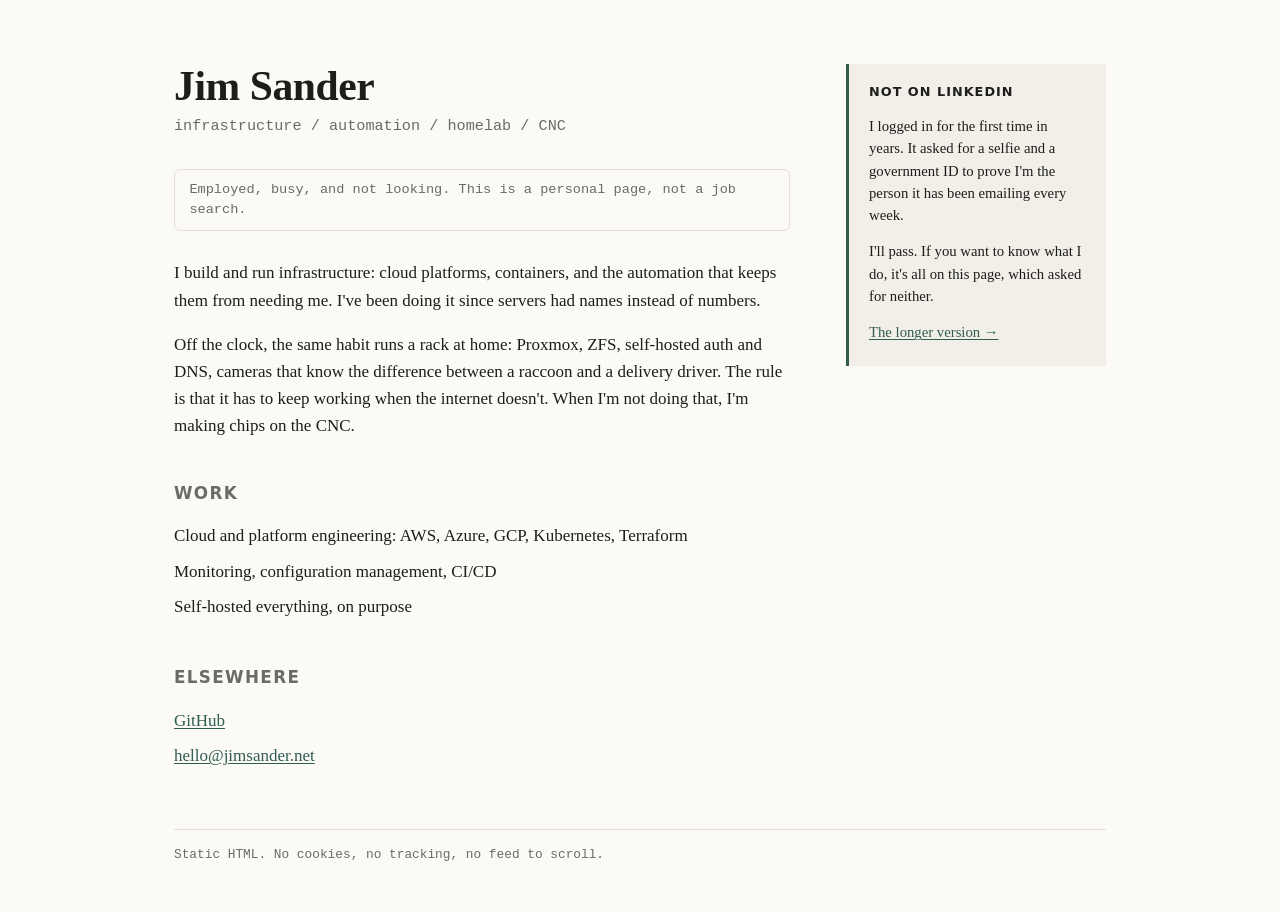
==== index.html @ 54b5d12d "Use relative links so pages open from disk" ====
<!doctype html>
<html lang="en">
<head>
  <meta charset="utf-8">
  <meta name="viewport" content="width=device-width, initial-scale=1">
  <title>Jim Sander</title>
  <meta name="description" content="Jim Sander - infrastructure, automation, and things built in the garage.">
  <link rel="stylesheet" href="style.css">
</head>
<body>
  <div class="wrap">
    <main>
      <header>
        <h1>Jim Sander</h1>
        <p class="tag">infrastructure / automation / homelab / CNC</p>
      </header>

      <p class="status">Employed, busy, and not looking. This is a personal
      page, not a job search.</p>

      <!-- TODO(jim): replace with your own words -->
      <p>I build and run infrastructure: cloud platforms, containers, and the
      automation that keeps them from needing me. I've been doing it since
      servers had names instead of numbers.</p>

      <p>Off the clock, the same habit runs a rack at home: Proxmox, ZFS,
      self-hosted auth and DNS, cameras that know the difference between a
      raccoon and a delivery driver. The rule is that it has to keep working
      when the internet doesn't. When I'm not doing that, I'm making chips
      on the CNC.</p>

      <h2>Work</h2>
      <!-- TODO(jim): current role / focus, one or two lines -->
      <ul class="plain">
        <li>Cloud and platform engineering: AWS, Azure, GCP, Kubernetes, Terraform</li>
        <li>Monitoring, configuration management, CI/CD</li>
        <li>Self-hosted everything, on purpose</li>
      </ul>

      <h2>Elsewhere</h2>
      <ul class="plain">
        <li><a href="https://github.com/jimsander">GitHub</a></li>
        <!-- TODO(jim): contact address -->
        <li><a href="mailto:hello@jimsander.net">hello@jimsander.net</a></li>
      </ul>
    </main>

    <aside>
      <h3>Not on LinkedIn</h3>
      <p>I logged in for the first time in years. It asked for a selfie and a
      government ID to prove I'm the person it has been emailing every week.</p>
      <p>I'll pass. If you want to know what I do, it's all on this page,
      which asked for neither.</p>
      <p><a href="why-not-linkedin.html">The longer version &rarr;</a></p>
    </aside>

    <footer>Static HTML. No cookies, no tracking, no feed to scroll.</footer>
  </div>
</body>
</html>
---- style.css ----
:root {
  --bg: #fbfaf7;
  --fg: #1d1d1b;
  --muted: #6b6a65;
  --rule: #e2e0d8;
  --accent: #2f5d50;
  --aside: #f1efe8;
}
@media (prefers-color-scheme: dark) {
  :root {
    --bg: #161615;
    --fg: #e8e6e1;
    --muted: #9a988f;
    --rule: #2c2b28;
    --accent: #8fc1ae;
    --aside: #1f1f1d;
  }
}
* { box-sizing: border-box; }
body {
  margin: 0;
  background: var(--bg);
  color: var(--fg);
  font: 17px/1.6 ui-serif, Georgia, "Times New Roman", serif;
}
.wrap {
  max-width: 980px;
  margin: 0 auto;
  padding: 4rem 1.5rem 3rem;
  display: grid;
  grid-template-columns: minmax(0, 1fr) 260px;
  gap: 3.5rem;
}
@media (max-width: 760px) {
  .wrap { grid-template-columns: 1fr; gap: 2rem; padding-top: 2.5rem; }
}
.wrap.single { grid-template-columns: minmax(0, 680px); justify-content: center; }
p.tag a { text-decoration: none; }
figure { margin: 2rem 0; }
figure img {
  display: block;
  max-width: 100%;
  height: auto;
  border: 1px solid var(--rule);
  border-radius: 6px;
}
figcaption {
  margin-top: 0.5rem;
  color: var(--muted);
  font-size: 0.85rem;
}
header h1 {
  margin: 0;
  font-size: 2.6rem;
  line-height: 1.1;
  letter-spacing: -0.01em;
}
header p.tag {
  margin: 0.4rem 0 2rem;
  color: var(--muted);
  font: 0.95rem/1.4 ui-monospace, "SF Mono", Menlo, monospace;
}
p.status {
  margin: 0 0 1.75rem;
  padding: 0.6rem 0.9rem;
  border: 1px solid var(--rule);
  border-radius: 6px;
  color: var(--muted);
  font: 0.85rem/1.5 ui-monospace, "SF Mono", Menlo, monospace;
}
h2 {
  font-size: 1.05rem;
  text-transform: uppercase;
  letter-spacing: 0.08em;
  color: var(--muted);
  margin: 2.5rem 0 0.75rem;
  font-family: ui-sans-serif, system-ui, sans-serif;
}
a { color: var(--accent); text-underline-offset: 2px; }
ul.plain { list-style: none; padding: 0; margin: 0; }
ul.plain li { padding: 0.25rem 0; }
aside {
  align-self: start;
  background: var(--aside);
  border-left: 3px solid var(--accent);
  padding: 1.25rem 1.25rem 0.5rem;
  font-size: 0.92rem;
  line-height: 1.5;
}
aside h3 {
  margin: 0 0 0.5rem;
  font: 600 0.8rem/1.3 ui-sans-serif, system-ui, sans-serif;
  text-transform: uppercase;
  letter-spacing: 0.08em;
}
footer {
  grid-column: 1 / -1;
  border-top: 1px solid var(--rule);
  padding-top: 1rem;
  color: var(--muted);
  font: 0.8rem/1.4 ui-monospace, "SF Mono", Menlo, monospace;
}
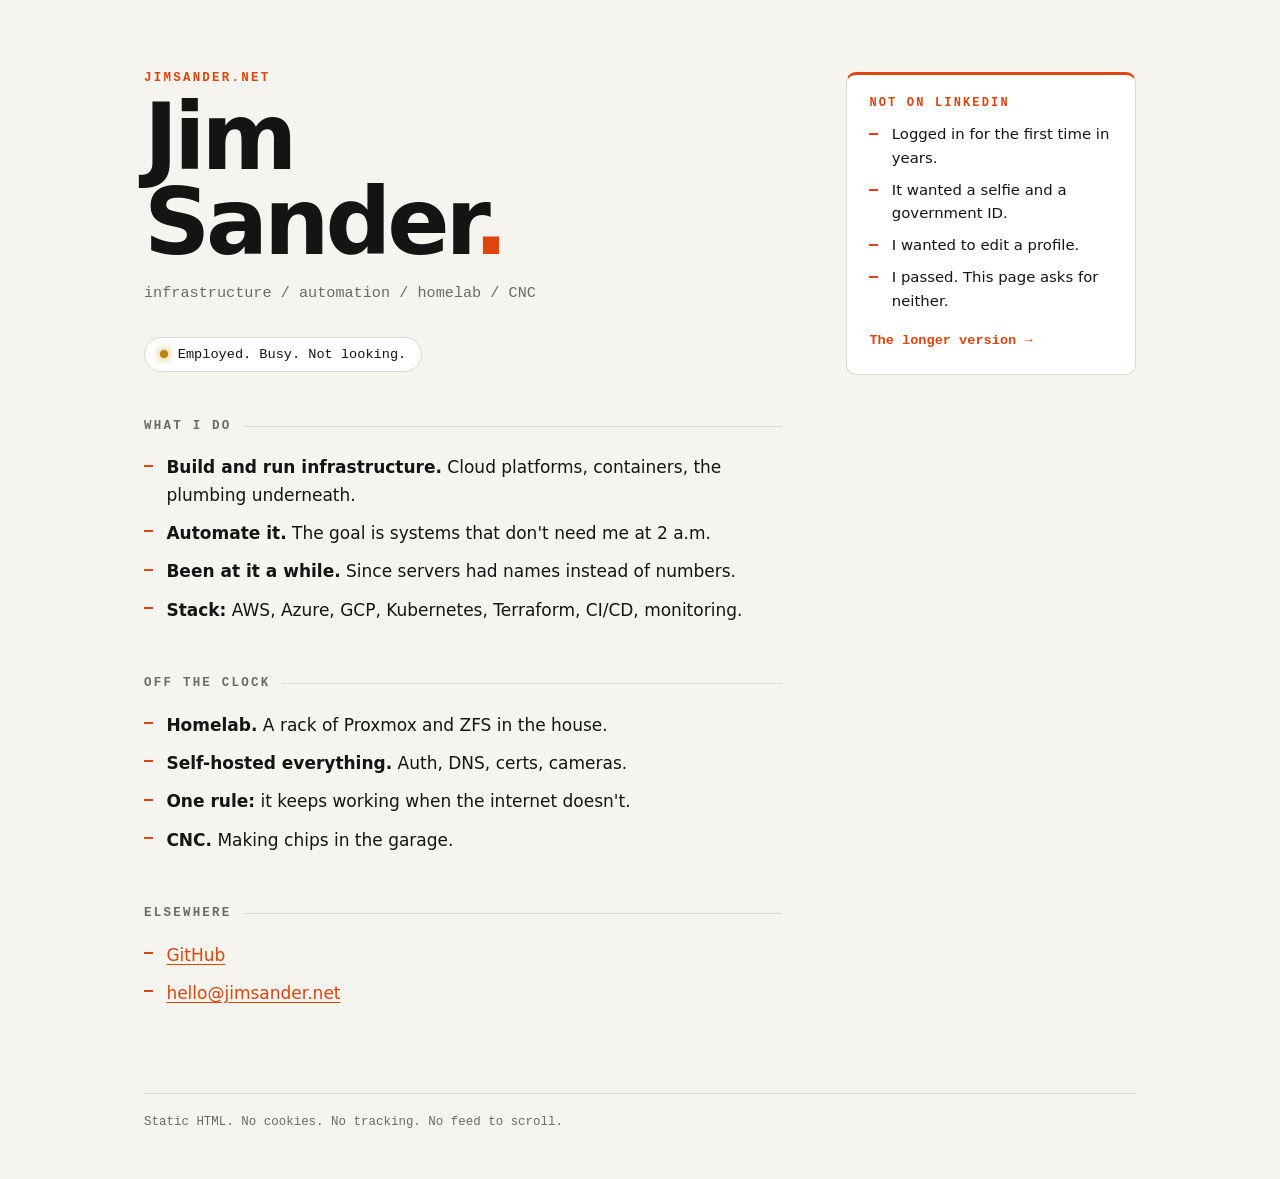
==== commit 2305395f: "Bolder design, bulleted copy, publish date" ====
--- a/index.html
+++ b/index.html
@@ -10,35 +10,30 @@
 <body>
   <div class="wrap">
     <main>
-      <header>
-        <h1>Jim Sander</h1>
-        <p class="tag">infrastructure / automation / homelab / CNC</p>
-      </header>
-
-      <p class="status">Employed, busy, and not looking. This is a personal
-      page, not a job search.</p>
+      <p class="kicker">jimsander.net</p>
+      <h1>Jim<br>Sander<span class="dot">.</span></h1>
+      <p class="tag">infrastructure / automation / homelab / CNC</p>
+      <p class="status">Employed. Busy. Not looking.</p>
 
       <!-- TODO(jim): replace with your own words -->
-      <p>I build and run infrastructure: cloud platforms, containers, and the
-      automation that keeps them from needing me. I've been doing it since
-      servers had names instead of numbers.</p>
+      <h2>What I do</h2>
+      <ul class="pts">
+        <li><strong>Build and run infrastructure.</strong> Cloud platforms, containers, the plumbing underneath.</li>
+        <li><strong>Automate it.</strong> The goal is systems that don't need me at 2 a.m.</li>
+        <li><strong>Been at it a while.</strong> Since servers had names instead of numbers.</li>
+        <li><strong>Stack:</strong> AWS, Azure, GCP, Kubernetes, Terraform, CI/CD, monitoring.</li>
+      </ul>
 
-      <p>Off the clock, the same habit runs a rack at home: Proxmox, ZFS,
-      self-hosted auth and DNS, cameras that know the difference between a
-      raccoon and a delivery driver. The rule is that it has to keep working
-      when the internet doesn't. When I'm not doing that, I'm making chips
-      on the CNC.</p>
-
-      <h2>Work</h2>
-      <!-- TODO(jim): current role / focus, one or two lines -->
-      <ul class="plain">
-        <li>Cloud and platform engineering: AWS, Azure, GCP, Kubernetes, Terraform</li>
-        <li>Monitoring, configuration management, CI/CD</li>
-        <li>Self-hosted everything, on purpose</li>
+      <h2>Off the clock</h2>
+      <ul class="pts">
+        <li><strong>Homelab.</strong> A rack of Proxmox and ZFS in the house.</li>
+        <li><strong>Self-hosted everything.</strong> Auth, DNS, certs, cameras.</li>
+        <li><strong>One rule:</strong> it keeps working when the internet doesn't.</li>
+        <li><strong>CNC.</strong> Making chips in the garage.</li>
       </ul>
 
       <h2>Elsewhere</h2>
-      <ul class="plain">
+      <ul class="pts">
         <li><a href="https://github.com/jimsander">GitHub</a></li>
         <!-- TODO(jim): contact address -->
         <li><a href="mailto:hello@jimsander.net">hello@jimsander.net</a></li>
@@ -47,14 +42,16 @@
 
     <aside>
       <h3>Not on LinkedIn</h3>
-      <p>I logged in for the first time in years. It asked for a selfie and a
-      government ID to prove I'm the person it has been emailing every week.</p>
-      <p>I'll pass. If you want to know what I do, it's all on this page,
-      which asked for neither.</p>
-      <p><a href="why-not-linkedin.html">The longer version &rarr;</a></p>
+      <ul class="pts">
+        <li>Logged in for the first time in years.</li>
+        <li>It wanted a selfie and a government ID.</li>
+        <li>I wanted to edit a profile.</li>
+        <li>I passed. This page asks for neither.</li>
+      </ul>
+      <a class="more" href="why-not-linkedin.html">The longer version &rarr;</a>
     </aside>
 
-    <footer>Static HTML. No cookies, no tracking, no feed to scroll.</footer>
+    <footer>Static HTML. No cookies. No tracking. No feed to scroll.</footer>
   </div>
 </body>
 </html>
--- a/style.css
+++ b/style.css
@@ -1,19 +1,23 @@
 :root {
-  --bg: #fbfaf7;
-  --fg: #1d1d1b;
-  --muted: #6b6a65;
-  --rule: #e2e0d8;
-  --accent: #2f5d50;
-  --aside: #f1efe8;
-}
-@media (prefers-color-scheme: dark) {
+  --bg: #0e0e10;
+  --fg: #f2f0ea;
+  --muted: #8d8b85;
+  --rule: #26262a;
+  --card: #17171a;
+  --accent: #ff5a1f;
+  --accent-2: #ffd23f;
+  --sans: "Inter", ui-sans-serif, system-ui, -apple-system, "Helvetica Neue", sans-serif;
+  --mono: ui-monospace, "SF Mono", Menlo, monospace;
+}
+@media (prefers-color-scheme: light) {
   :root {
-    --bg: #161615;
-    --fg: #e8e6e1;
-    --muted: #9a988f;
-    --rule: #2c2b28;
-    --accent: #8fc1ae;
-    --aside: #1f1f1d;
+    --bg: #f6f4ee;
+    --fg: #141414;
+    --muted: #6b6a65;
+    --rule: #dcd9cf;
+    --card: #ffffff;
+    --accent: #e0440e;
+    --accent-2: #b8860b;
   }
 }
 * { box-sizing: border-box; }
@@ -21,82 +25,182 @@
   margin: 0;
   background: var(--bg);
   color: var(--fg);
-  font: 17px/1.6 ui-serif, Georgia, "Times New Roman", serif;
-}
+  font: 17px/1.6 var(--sans);
+  -webkit-font-smoothing: antialiased;
+}
+a { color: var(--accent); text-underline-offset: 3px; }
+a:hover { color: var(--accent-2); }
+
 .wrap {
-  max-width: 980px;
+  max-width: 1040px;
   margin: 0 auto;
-  padding: 4rem 1.5rem 3rem;
+  padding: 4.5rem 1.5rem 3rem;
   display: grid;
-  grid-template-columns: minmax(0, 1fr) 260px;
-  gap: 3.5rem;
-}
-@media (max-width: 760px) {
-  .wrap { grid-template-columns: 1fr; gap: 2rem; padding-top: 2.5rem; }
-}
-.wrap.single { grid-template-columns: minmax(0, 680px); justify-content: center; }
-p.tag a { text-decoration: none; }
-figure { margin: 2rem 0; }
+  grid-template-columns: minmax(0, 1fr) 290px;
+  gap: 4rem;
+}
+.wrap.single { grid-template-columns: minmax(0, 700px); justify-content: center; }
+@media (max-width: 800px) {
+  .wrap { grid-template-columns: 1fr; gap: 2.5rem; padding-top: 2.5rem; }
+}
+
+/* hero */
+.kicker {
+  margin: 0 0 0.75rem;
+  color: var(--accent);
+  font: 600 0.78rem/1 var(--mono);
+  letter-spacing: 0.18em;
+  text-transform: uppercase;
+}
+.kicker a { text-decoration: none; }
+h1 {
+  margin: 0;
+  font-size: clamp(3rem, 9vw, 5.75rem);
+  font-weight: 850;
+  line-height: 0.92;
+  letter-spacing: -0.045em;
+}
+h1 .dot { color: var(--accent); }
+.wrap.single h1 { font-size: clamp(2.4rem, 6.5vw, 3.75rem); line-height: 1; }
+.tag {
+  margin: 1.1rem 0 0;
+  color: var(--muted);
+  font: 0.95rem/1.4 var(--mono);
+}
+.meta {
+  margin: 1rem 0 0;
+  color: var(--muted);
+  font: 0.82rem/1.4 var(--mono);
+}
+
+/* status pill */
+.status {
+  display: inline-flex;
+  align-items: center;
+  gap: 0.6rem;
+  margin: 2rem 0 0;
+  padding: 0.5rem 0.95rem;
+  border: 1px solid var(--rule);
+  border-radius: 999px;
+  background: var(--card);
+  font: 0.85rem/1.3 var(--mono);
+}
+.status::before {
+  content: "";
+  width: 8px;
+  height: 8px;
+  border-radius: 50%;
+  background: var(--accent-2);
+  box-shadow: 0 0 10px var(--accent-2);
+}
+
+/* sections */
+h2 {
+  margin: 3rem 0 1rem;
+  font: 600 0.78rem/1 var(--mono);
+  letter-spacing: 0.18em;
+  text-transform: uppercase;
+  color: var(--muted);
+  display: flex;
+  align-items: center;
+  gap: 0.75rem;
+}
+h2::after { content: ""; flex: 1; height: 1px; background: var(--rule); }
+ul.pts { list-style: none; padding: 0; margin: 0; }
+ul.pts li {
+  position: relative;
+  padding: 0.35rem 0 0.35rem 1.4rem;
+}
+ul.pts li::before {
+  content: "";
+  position: absolute;
+  left: 0;
+  top: 0.95em;
+  width: 0.55rem;
+  height: 2px;
+  background: var(--accent);
+}
+strong { font-weight: 700; }
+
+/* tldr / callouts */
+.tldr {
+  margin: 2.25rem 0 0;
+  padding: 1.25rem 1.4rem;
+  background: var(--card);
+  border: 1px solid var(--rule);
+  border-radius: 10px;
+}
+.tldr h3, aside h3 {
+  margin: 0 0 0.6rem;
+  font: 600 0.75rem/1 var(--mono);
+  letter-spacing: 0.18em;
+  text-transform: uppercase;
+  color: var(--accent);
+}
+.note {
+  margin: 1.5rem 0 0;
+  padding: 1rem 1.2rem;
+  border-left: 3px solid var(--accent-2);
+  background: var(--card);
+  border-radius: 0 8px 8px 0;
+  font-size: 0.95rem;
+}
+.note b {
+  display: block;
+  margin-bottom: 0.2rem;
+  font: 600 0.72rem/1 var(--mono);
+  letter-spacing: 0.18em;
+  text-transform: uppercase;
+  color: var(--accent-2);
+}
+.closer {
+  margin: 3rem 0 0;
+  font-size: 1.35rem;
+  font-weight: 700;
+  line-height: 1.3;
+  letter-spacing: -0.01em;
+}
+
+/* sidebar */
+aside {
+  align-self: start;
+  position: sticky;
+  top: 2rem;
+  padding: 1.4rem;
+  background: var(--card);
+  border: 1px solid var(--rule);
+  border-top: 3px solid var(--accent);
+  border-radius: 10px;
+  font-size: 0.93rem;
+}
+aside ul.pts li { padding-top: 0.25rem; padding-bottom: 0.25rem; }
+aside .more {
+  display: inline-block;
+  margin-top: 1rem;
+  font: 600 0.85rem/1 var(--mono);
+  text-decoration: none;
+}
+
+figure { margin: 2rem 0 0; }
 figure img {
   display: block;
   max-width: 100%;
   height: auto;
   border: 1px solid var(--rule);
-  border-radius: 6px;
+  border-radius: 10px;
+  box-shadow: 0 20px 50px -20px rgba(0, 0, 0, 0.6);
 }
 figcaption {
-  margin-top: 0.5rem;
-  color: var(--muted);
-  font-size: 0.85rem;
-}
-header h1 {
-  margin: 0;
-  font-size: 2.6rem;
-  line-height: 1.1;
-  letter-spacing: -0.01em;
-}
-header p.tag {
-  margin: 0.4rem 0 2rem;
-  color: var(--muted);
-  font: 0.95rem/1.4 ui-monospace, "SF Mono", Menlo, monospace;
-}
-p.status {
-  margin: 0 0 1.75rem;
-  padding: 0.6rem 0.9rem;
-  border: 1px solid var(--rule);
-  border-radius: 6px;
-  color: var(--muted);
-  font: 0.85rem/1.5 ui-monospace, "SF Mono", Menlo, monospace;
-}
-h2 {
-  font-size: 1.05rem;
-  text-transform: uppercase;
-  letter-spacing: 0.08em;
-  color: var(--muted);
-  margin: 2.5rem 0 0.75rem;
-  font-family: ui-sans-serif, system-ui, sans-serif;
-}
-a { color: var(--accent); text-underline-offset: 2px; }
-ul.plain { list-style: none; padding: 0; margin: 0; }
-ul.plain li { padding: 0.25rem 0; }
-aside {
-  align-self: start;
-  background: var(--aside);
-  border-left: 3px solid var(--accent);
-  padding: 1.25rem 1.25rem 0.5rem;
-  font-size: 0.92rem;
-  line-height: 1.5;
-}
-aside h3 {
-  margin: 0 0 0.5rem;
-  font: 600 0.8rem/1.3 ui-sans-serif, system-ui, sans-serif;
-  text-transform: uppercase;
-  letter-spacing: 0.08em;
-}
+  margin-top: 0.6rem;
+  color: var(--muted);
+  font: 0.8rem/1.4 var(--mono);
+}
+
 footer {
   grid-column: 1 / -1;
+  margin-top: 1rem;
+  padding-top: 1.25rem;
   border-top: 1px solid var(--rule);
-  padding-top: 1rem;
-  color: var(--muted);
-  font: 0.8rem/1.4 ui-monospace, "SF Mono", Menlo, monospace;
-}
+  color: var(--muted);
+  font: 0.78rem/1.4 var(--mono);
+}
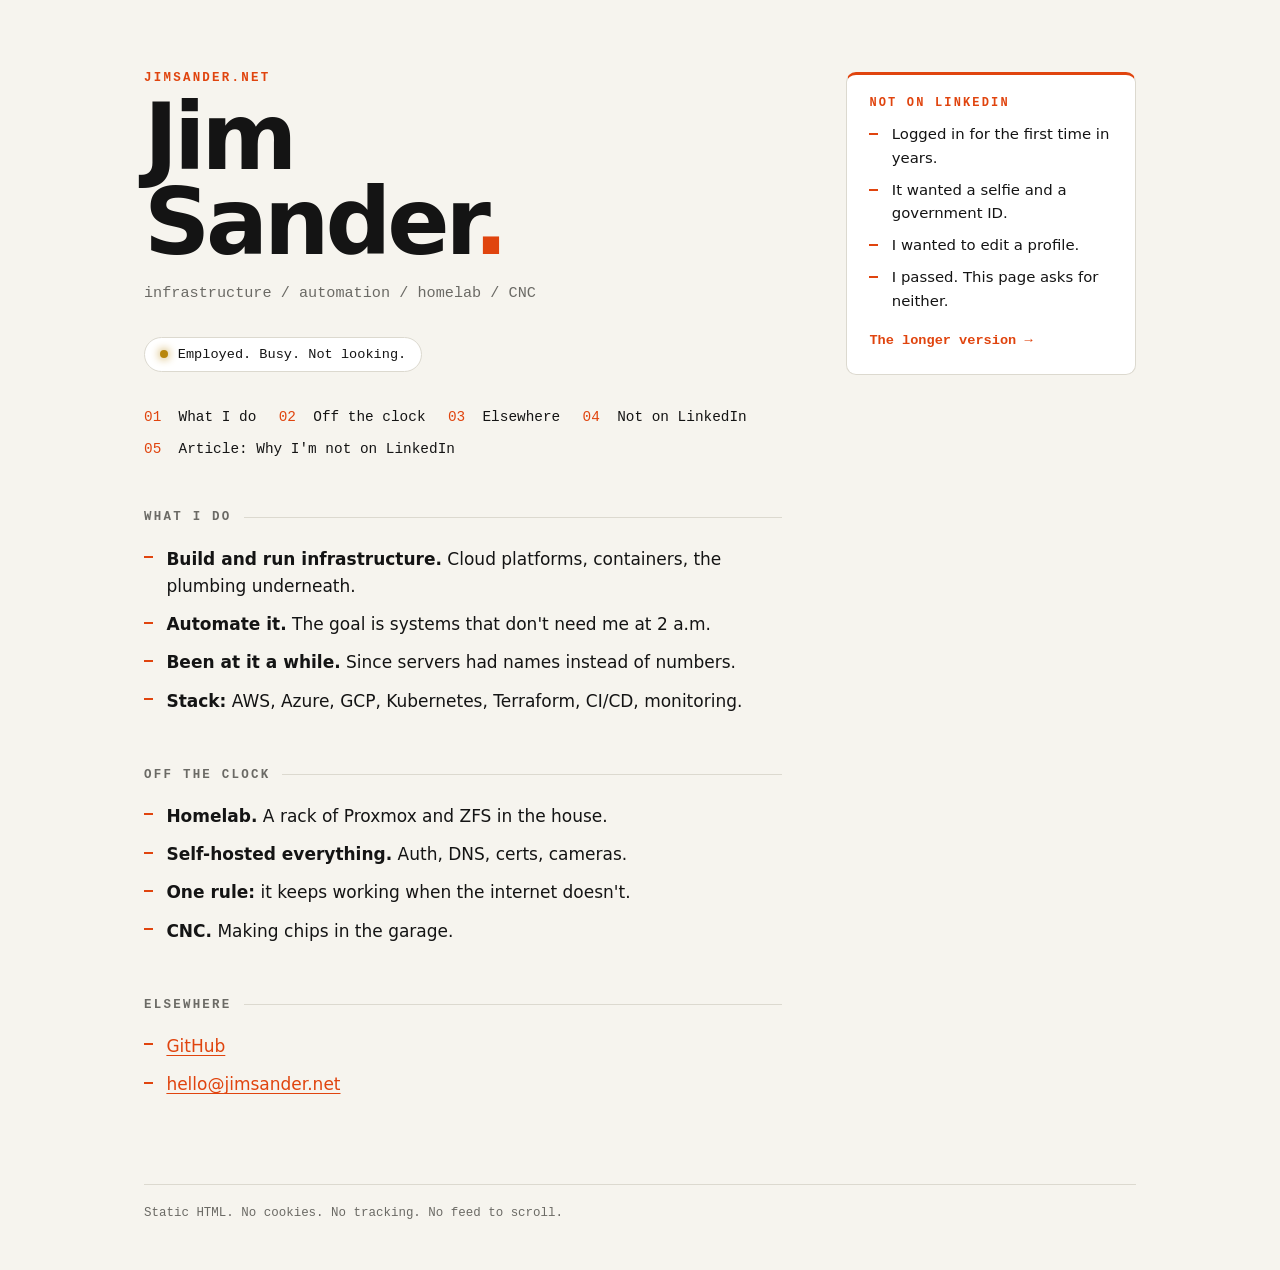
==== commit 7e4dc0de: "Add table of contents to both pages" ====
--- a/index.html
+++ b/index.html
@@ -15,8 +15,18 @@
       <p class="tag">infrastructure / automation / homelab / CNC</p>
       <p class="status">Employed. Busy. Not looking.</p>
 
+      <nav class="toc inline" aria-label="Contents">
+        <ol>
+          <li><a href="#what-i-do">What I do</a></li>
+          <li><a href="#off-the-clock">Off the clock</a></li>
+          <li><a href="#elsewhere">Elsewhere</a></li>
+          <li><a href="#not-on-linkedin">Not on LinkedIn</a></li>
+          <li><a href="why-not-linkedin.html">Article: Why I'm not on LinkedIn</a></li>
+        </ol>
+      </nav>
+
       <!-- TODO(jim): replace with your own words -->
-      <h2>What I do</h2>
+      <h2 id="what-i-do">What I do</h2>
       <ul class="pts">
         <li><strong>Build and run infrastructure.</strong> Cloud platforms, containers, the plumbing underneath.</li>
         <li><strong>Automate it.</strong> The goal is systems that don't need me at 2 a.m.</li>
@@ -24,7 +34,7 @@
         <li><strong>Stack:</strong> AWS, Azure, GCP, Kubernetes, Terraform, CI/CD, monitoring.</li>
       </ul>
 
-      <h2>Off the clock</h2>
+      <h2 id="off-the-clock">Off the clock</h2>
       <ul class="pts">
         <li><strong>Homelab.</strong> A rack of Proxmox and ZFS in the house.</li>
         <li><strong>Self-hosted everything.</strong> Auth, DNS, certs, cameras.</li>
@@ -32,7 +42,7 @@
         <li><strong>CNC.</strong> Making chips in the garage.</li>
       </ul>
 
-      <h2>Elsewhere</h2>
+      <h2 id="elsewhere">Elsewhere</h2>
       <ul class="pts">
         <li><a href="https://github.com/jimsander">GitHub</a></li>
         <!-- TODO(jim): contact address -->
@@ -40,7 +50,7 @@
       </ul>
     </main>
 
-    <aside>
+    <aside id="not-on-linkedin">
       <h3>Not on LinkedIn</h3>
       <ul class="pts">
         <li>Logged in for the first time in years.</li>
--- a/style.css
+++ b/style.css
@@ -182,6 +182,8 @@
 }
 
 figure { margin: 2rem 0 0; }
+figure img[src*="inbox"] { max-width: 420px; width: 100%; }
+figure img[src*="verify-email"] { max-width: 460px; width: 100%; }
 figure img {
   display: block;
   max-width: 100%;
@@ -204,3 +206,37 @@
   color: var(--muted);
   font: 0.78rem/1.4 var(--mono);
 }
+
+/* table of contents */
+html { scroll-behavior: smooth; }
+h2[id], aside[id] { scroll-margin-top: 1.5rem; }
+.toc {
+  margin: 2rem 0 0;
+  padding: 1.1rem 1.4rem;
+  border: 1px solid var(--rule);
+  border-radius: 10px;
+}
+.toc h3 {
+  margin: 0 0 0.6rem;
+  font: 600 0.75rem/1 var(--mono);
+  letter-spacing: 0.18em;
+  text-transform: uppercase;
+  color: var(--muted);
+}
+.toc ol {
+  margin: 0;
+  padding: 0;
+  list-style: none;
+  counter-reset: toc;
+  font: 0.9rem/1.5 var(--mono);
+}
+.toc li { counter-increment: toc; padding: 0.15rem 0; }
+.toc li::before {
+  content: counter(toc, decimal-leading-zero) "  ";
+  color: var(--accent);
+  white-space: pre;
+}
+.toc a { color: var(--fg); text-decoration: none; }
+.toc a:hover { color: var(--accent); }
+.toc.inline { border: 0; padding: 0; }
+.toc.inline ol { display: flex; flex-wrap: wrap; gap: 0.4rem 1.4rem; }
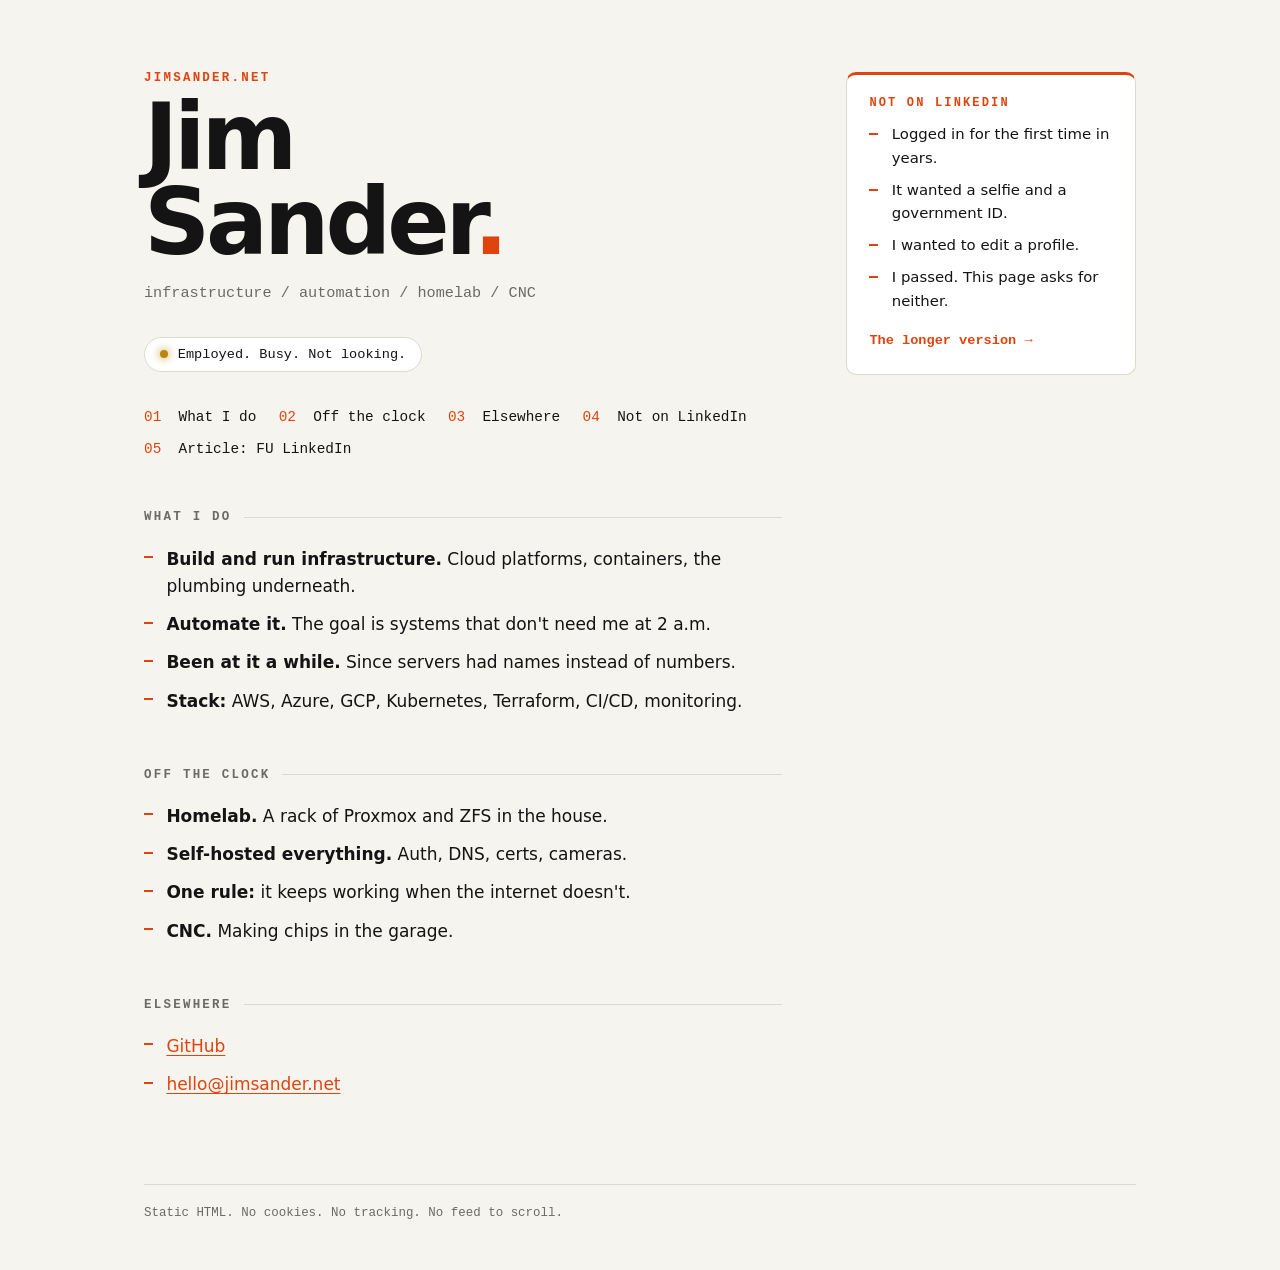
==== commit e6f207b5: "Retitle article: FU LinkedIn" ====
--- a/index.html
+++ b/index.html
@@ -21,7 +21,7 @@
           <li><a href="#off-the-clock">Off the clock</a></li>
           <li><a href="#elsewhere">Elsewhere</a></li>
           <li><a href="#not-on-linkedin">Not on LinkedIn</a></li>
-          <li><a href="why-not-linkedin.html">Article: Why I'm not on LinkedIn</a></li>
+          <li><a href="why-not-linkedin.html">Article: FU LinkedIn</a></li>
         </ol>
       </nav>
 
--- a/style.css
+++ b/style.css
@@ -182,7 +182,7 @@
 }
 
 figure { margin: 2rem 0 0; }
-figure img[src*="inbox"] { max-width: 420px; width: 100%; }
+figure img[src*="inbox"] { max-width: 544px; width: 100%; }
 figure img[src*="verify-email"] { max-width: 460px; width: 100%; }
 figure img {
   display: block;
@@ -240,3 +240,15 @@
 .toc a:hover { color: var(--accent); }
 .toc.inline { border: 0; padding: 0; }
 .toc.inline ol { display: flex; flex-wrap: wrap; gap: 0.4rem 1.4rem; }
+
+/* nested bullets */
+ul.pts ul.pts { margin: 0.35rem 0 0.1rem; }
+ul.pts ul.pts li { padding-top: 0.2rem; padding-bottom: 0.2rem; color: var(--fg); opacity: 0.88; }
+ul.pts ul.pts li::before {
+  width: 0.4rem;
+  height: 0.4rem;
+  top: 0.8em;
+  border: 1.5px solid var(--accent);
+  border-radius: 50%;
+  background: transparent;
+}
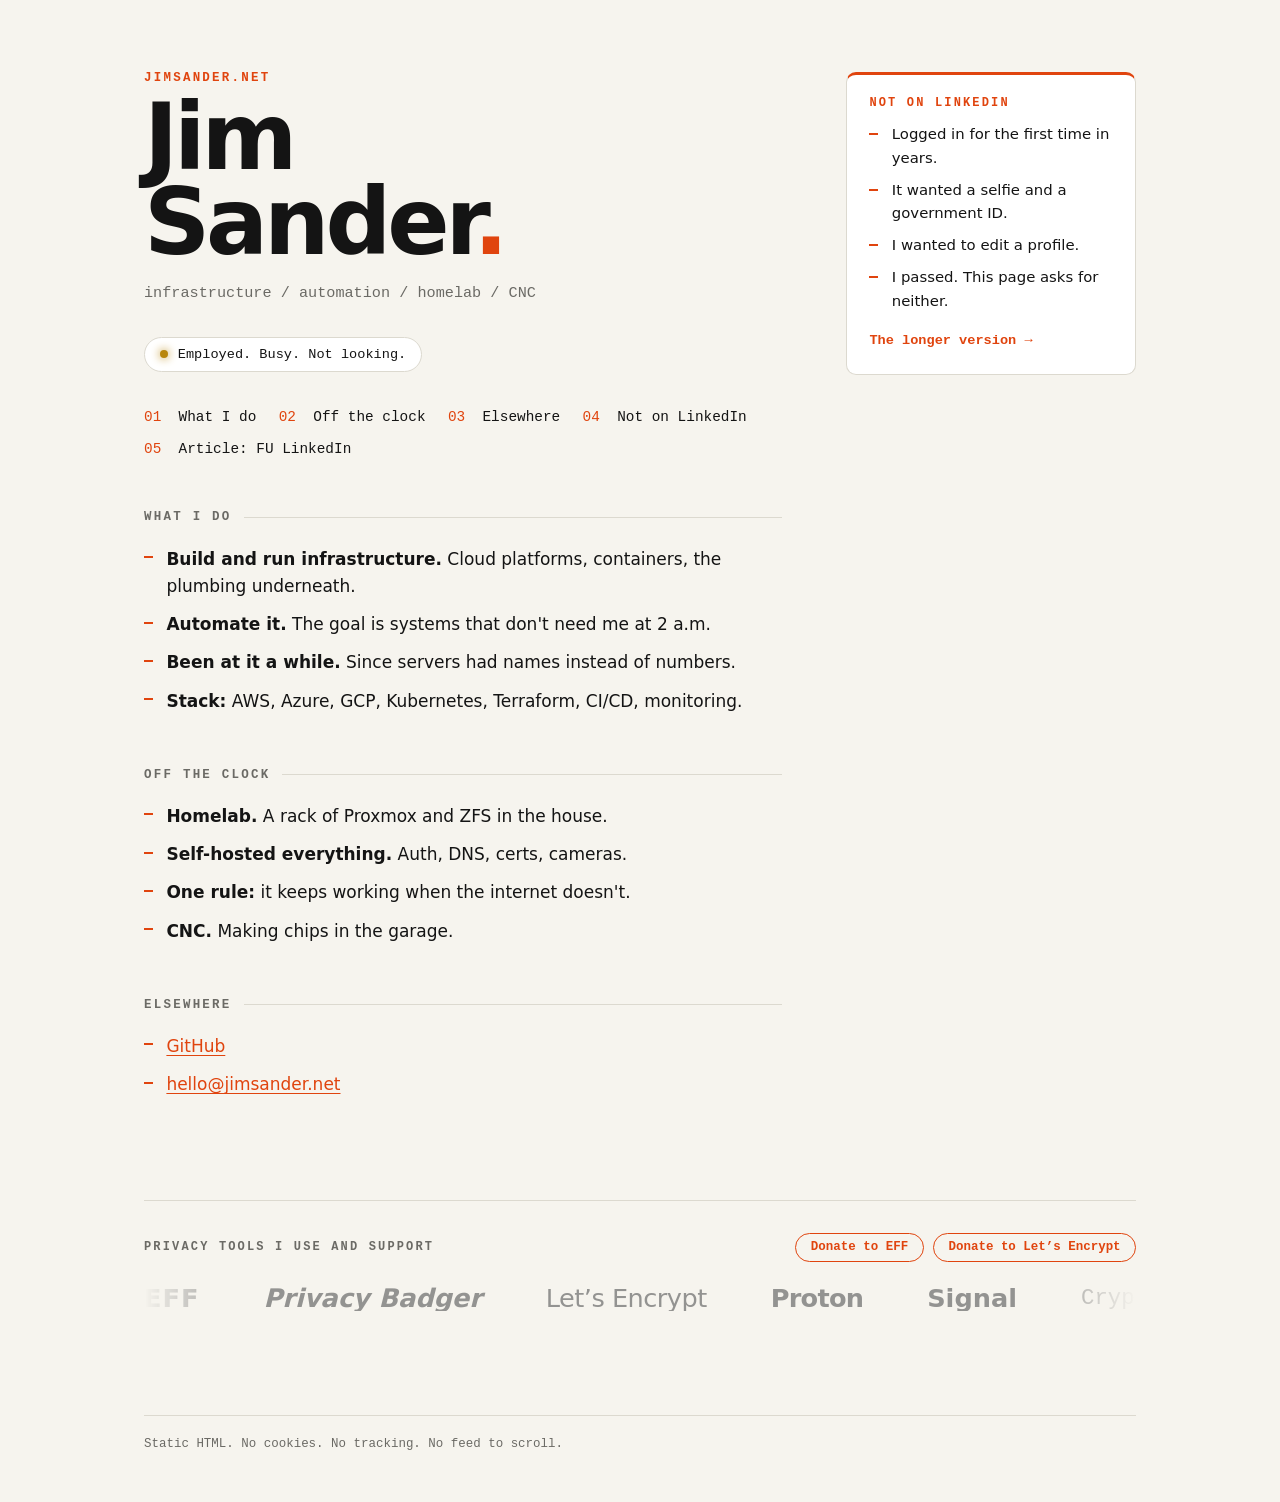
==== commit 863baee8: "Grayscale privacy-org strip with EFF and Let's Encrypt donate links" ====
--- a/index.html
+++ b/index.html
@@ -61,6 +61,38 @@
       <a class="more" href="why-not-linkedin.html">The longer version &rarr;</a>
     </aside>
 
+    <section class="orgs" aria-label="Privacy tools and organizations">
+      <div class="orgs-head">
+        <h3>Privacy tools I use and support</h3>
+        <div class="donate">
+          <a href="https://supporters.eff.org/donate">Donate to EFF</a>
+          <a href="https://letsencrypt.org/donate/">Donate to Let&rsquo;s Encrypt</a>
+        </div>
+      </div>
+      <div class="marquee">
+        <div class="track">
+          <div class="set">
+          <a class="logo l-eff" href="https://www.eff.org">EFF</a>
+          <a class="logo l-badger" href="https://privacybadger.org">Privacy Badger</a>
+          <a class="logo l-le" href="https://letsencrypt.org">Let&rsquo;s Encrypt</a>
+          <a class="logo l-proton" href="https://proton.me">Proton</a>
+          <a class="logo l-signal" href="https://signal.org">Signal</a>
+          <a class="logo l-crypt" href="https://cryptomator.org">Cryptomator</a>
+          <a class="logo l-ddg" href="https://duckduckgo.com">DuckDuckGo</a>
+          </div>
+          <div class="set" aria-hidden="true">
+          <a class="logo l-eff" href="https://www.eff.org" tabindex="-1">EFF</a>
+          <a class="logo l-badger" href="https://privacybadger.org" tabindex="-1">Privacy Badger</a>
+          <a class="logo l-le" href="https://letsencrypt.org" tabindex="-1">Let&rsquo;s Encrypt</a>
+          <a class="logo l-proton" href="https://proton.me" tabindex="-1">Proton</a>
+          <a class="logo l-signal" href="https://signal.org" tabindex="-1">Signal</a>
+          <a class="logo l-crypt" href="https://cryptomator.org" tabindex="-1">Cryptomator</a>
+          <a class="logo l-ddg" href="https://duckduckgo.com" tabindex="-1">DuckDuckGo</a>
+          </div>
+        </div>
+      </div>
+    </section>
+
     <footer>Static HTML. No cookies. No tracking. No feed to scroll.</footer>
   </div>
 </body>
--- a/style.css
+++ b/style.css
@@ -252,3 +252,73 @@
   border-radius: 50%;
   background: transparent;
 }
+.toc.side { margin: 0; padding: 0; border: 0; }
+.tldr { margin-top: 2rem; }
+
+/* privacy orgs: grayscale logo strip */
+.orgs {
+  grid-column: 1 / -1;
+  margin-top: 2rem;
+  padding: 2rem 0 1.5rem;
+  border-top: 1px solid var(--rule);
+}
+.orgs-head {
+  display: flex;
+  flex-wrap: wrap;
+  align-items: center;
+  justify-content: space-between;
+  gap: 1rem;
+  margin-bottom: 1.5rem;
+}
+.orgs-head h3 {
+  margin: 0;
+  font: 600 0.75rem/1 var(--mono);
+  letter-spacing: 0.18em;
+  text-transform: uppercase;
+  color: var(--muted);
+}
+.donate { display: flex; flex-wrap: wrap; gap: 0.6rem; }
+.donate a {
+  padding: 0.45rem 0.9rem;
+  border: 1px solid var(--accent);
+  border-radius: 999px;
+  font: 600 0.78rem/1 var(--mono);
+  text-decoration: none;
+}
+.donate a:hover { background: var(--accent); color: var(--bg); }
+.marquee {
+  overflow: hidden;
+  -webkit-mask-image: linear-gradient(90deg, transparent, #000 10%, #000 90%, transparent);
+          mask-image: linear-gradient(90deg, transparent, #000 10%, #000 90%, transparent);
+}
+.track {
+  display: flex;
+  width: max-content;
+  animation: orgs-scroll 40s linear infinite;
+}
+.marquee:hover .track { animation-play-state: paused; }
+.set { display: flex; align-items: center; gap: 4rem; padding-right: 4rem; }
+@keyframes orgs-scroll { to { transform: translateX(-50%); } }
+.logo {
+  color: var(--muted);
+  opacity: 0.7;
+  text-decoration: none;
+  white-space: nowrap;
+  font-size: 1.6rem;
+  line-height: 1;
+  filter: grayscale(1);
+  transition: opacity 0.2s, color 0.2s;
+}
+.logo:hover { opacity: 1; color: var(--fg); }
+.l-eff { font-weight: 900; letter-spacing: 0.04em; }
+.l-badger { font-weight: 700; font-style: italic; }
+.l-le { font-weight: 300; letter-spacing: -0.02em; }
+.l-proton { font-weight: 800; letter-spacing: -0.03em; }
+.l-signal { font-weight: 600; }
+.l-crypt { font: 500 1.4rem/1 var(--mono); }
+.l-ddg { font-weight: 700; letter-spacing: -0.02em; }
+@media (prefers-reduced-motion: reduce) {
+  .track { animation: none; width: auto; }
+  .set { flex-wrap: wrap; gap: 1.5rem 3rem; }
+  .set[aria-hidden="true"] { display: none; }
+}
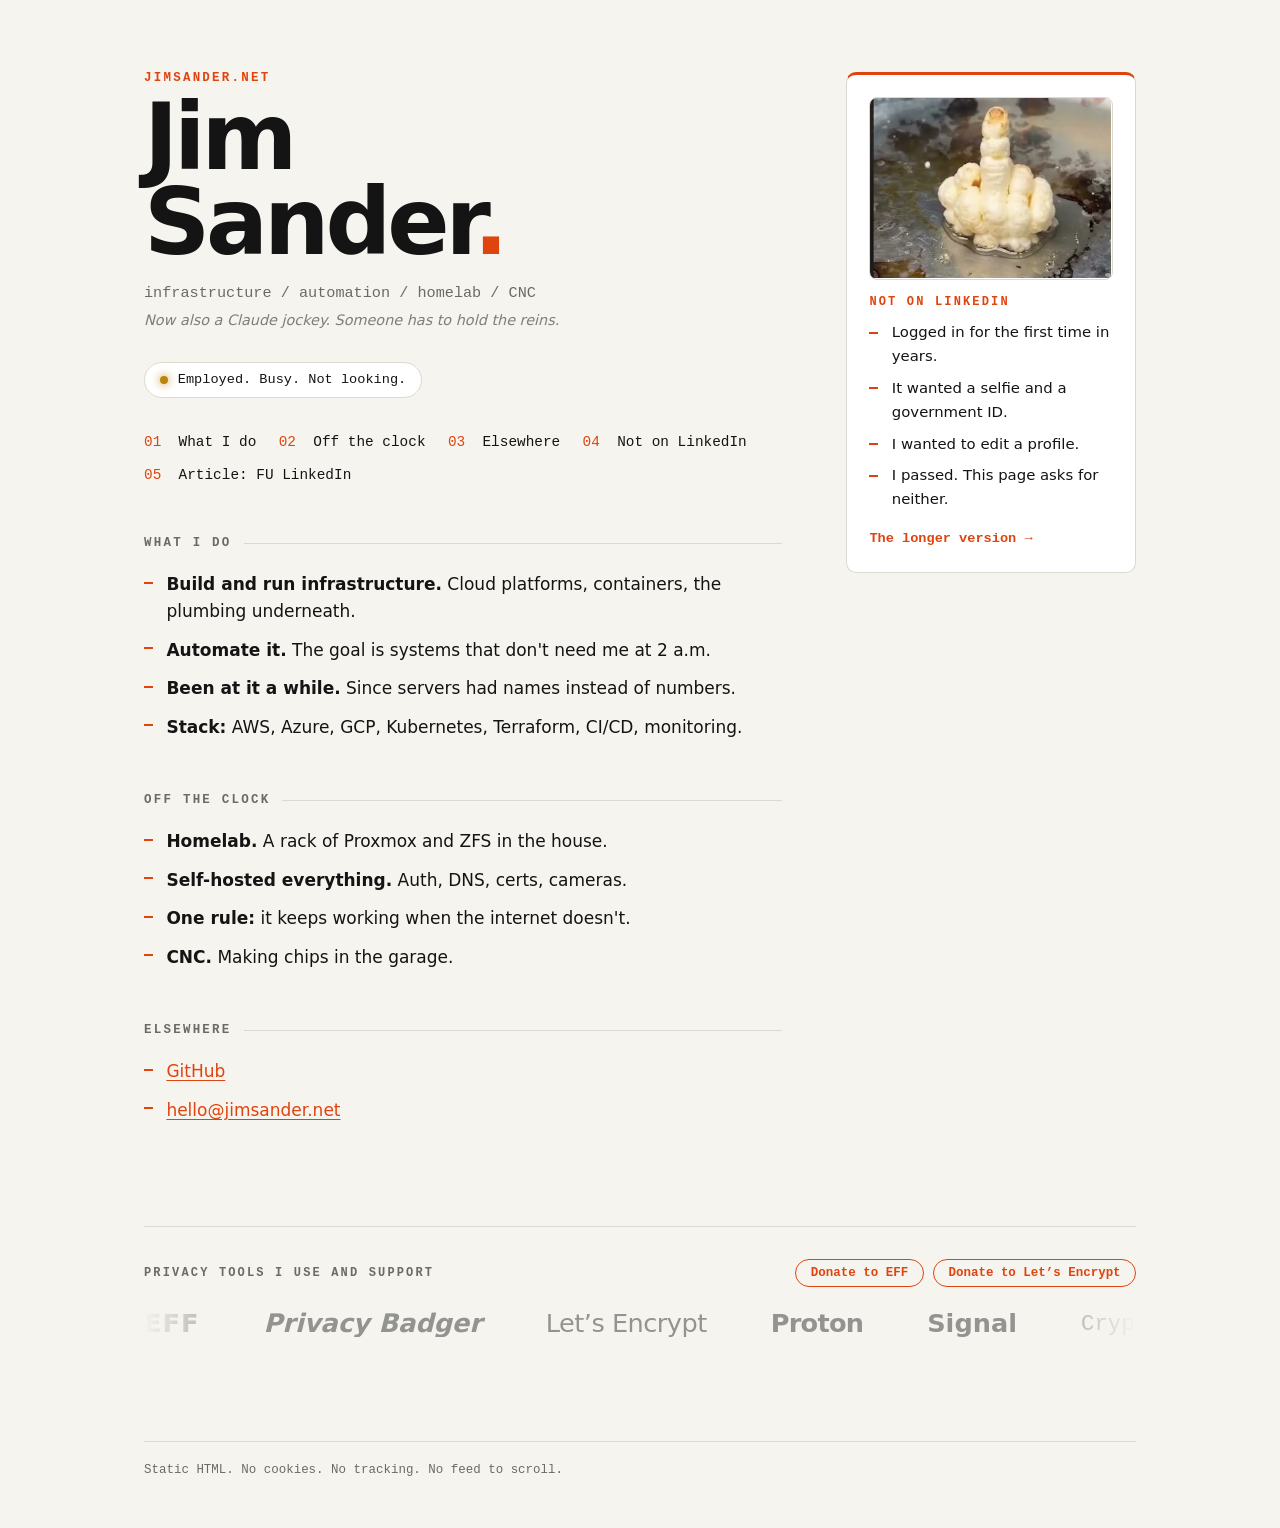
==== commit 5a6f8fb1: "Popcorn video in article header and home sidebar; Claude jockey line" ====
--- a/index.html
+++ b/index.html
@@ -13,6 +13,7 @@
       <p class="kicker">jimsander.net</p>
       <h1>Jim<br>Sander<span class="dot">.</span></h1>
       <p class="tag">infrastructure / automation / homelab / CNC</p>
+      <p class="quip">Now also a Claude jockey. Someone has to hold the reins.</p>
       <p class="status">Employed. Busy. Not looking.</p>
 
       <nav class="toc inline" aria-label="Contents">
@@ -51,6 +52,7 @@
     </main>
 
     <aside id="not-on-linkedin">
+      <a href="why-not-linkedin.html" tabindex="-1"><video class="thumb" src="media/popcorn.mp4" poster="media/popcorn.jpg" autoplay muted loop playsinline aria-label="Popcorn kernel pops into a middle finger"></video></a>
       <h3>Not on LinkedIn</h3>
       <ul class="pts">
         <li>Logged in for the first time in years.</li>
--- a/style.css
+++ b/style.css
@@ -322,3 +322,33 @@
   .set { flex-wrap: wrap; gap: 1.5rem 3rem; }
   .set[aria-hidden="true"] { display: none; }
 }
+
+/* quip under tagline */
+.quip {
+  margin: 0.35rem 0 0;
+  color: var(--muted);
+  font: italic 0.9rem/1.4 var(--sans);
+  opacity: 0.85;
+}
+
+/* popcorn */
+.hero { display: flex; align-items: flex-end; justify-content: space-between; gap: 1.5rem; }
+.hero-vid {
+  width: clamp(110px, 18vw, 180px);
+  aspect-ratio: 1;
+  border-radius: 12px;
+  border: 1px solid var(--rule);
+  object-fit: cover;
+  transform: rotate(3deg);
+  box-shadow: 0 16px 40px -18px rgba(0, 0, 0, 0.7);
+}
+aside .thumb {
+  display: block;
+  width: 100%;
+  aspect-ratio: 4 / 3;
+  object-fit: cover;
+  object-position: 50% 60%;
+  margin: 0 0 1rem;
+  border-radius: 8px;
+  border: 1px solid var(--rule);
+}
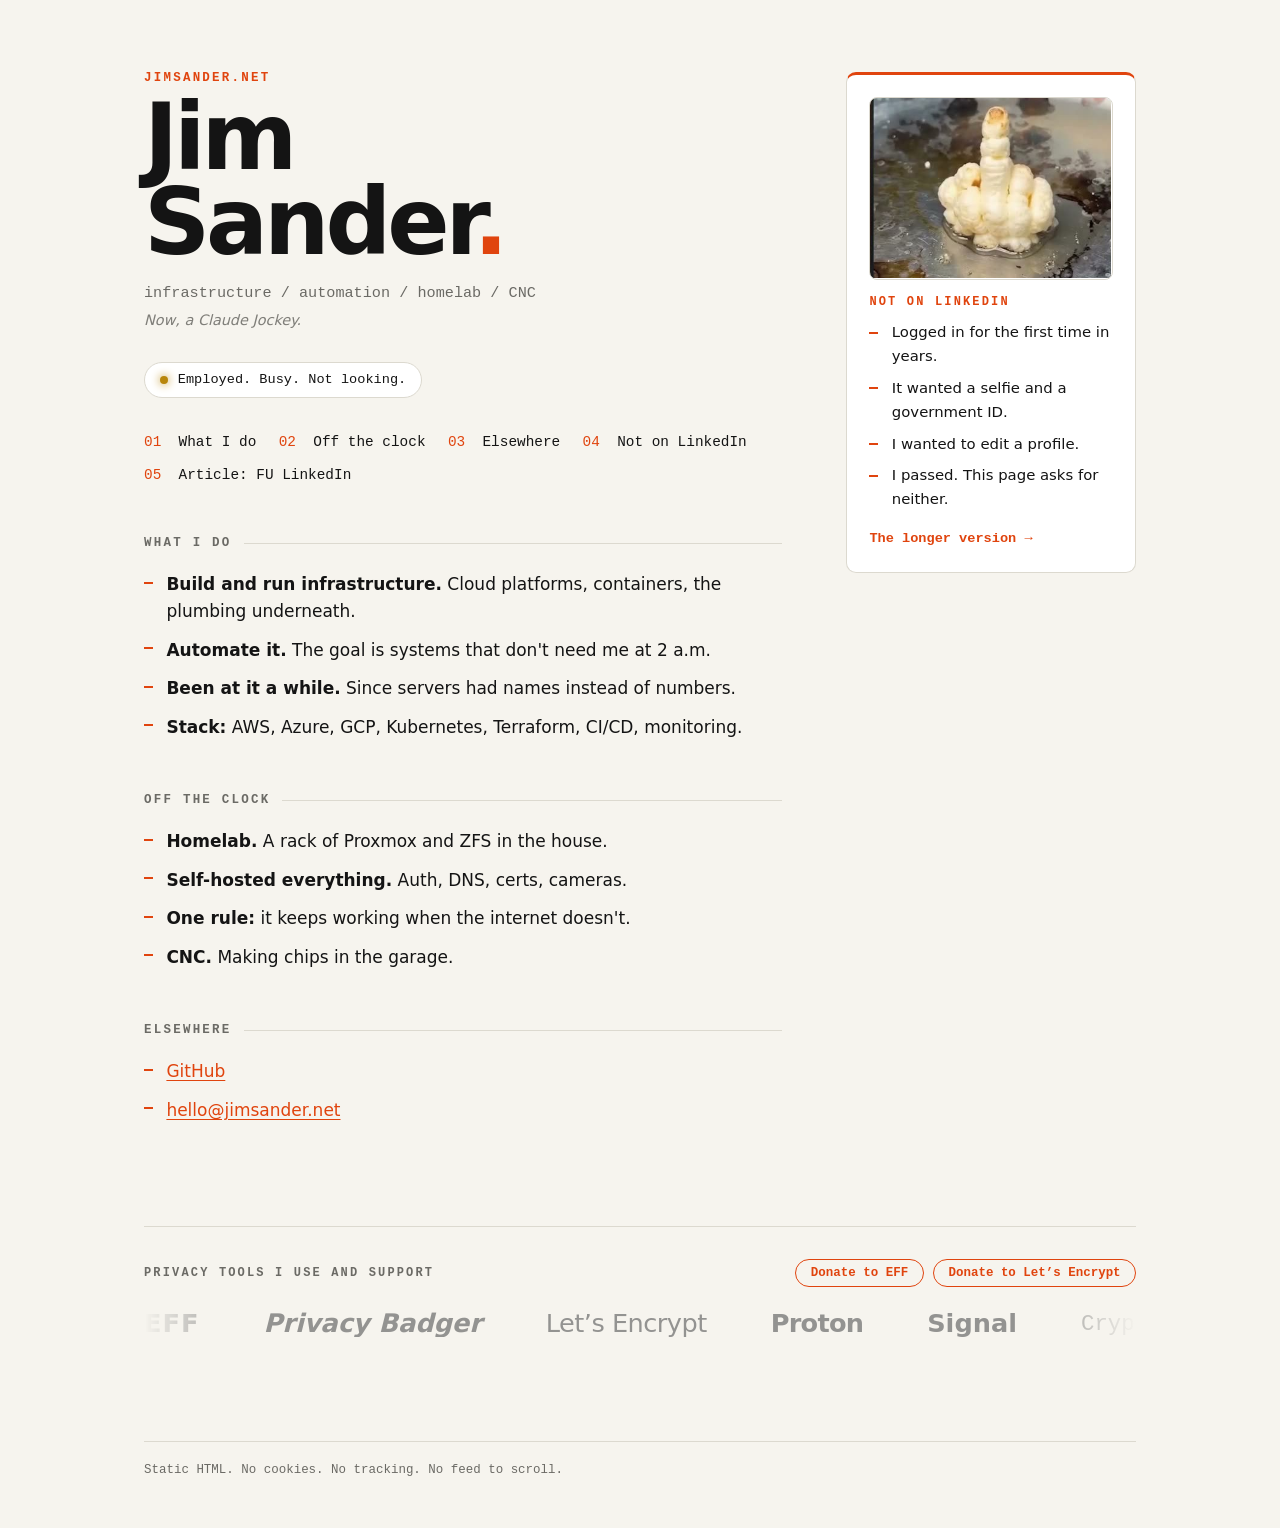
==== commit 66fcd7cb: "Quip: Now, a Claude Jockey." ====
--- a/index.html
+++ b/index.html
@@ -13,7 +13,7 @@
       <p class="kicker">jimsander.net</p>
       <h1>Jim<br>Sander<span class="dot">.</span></h1>
       <p class="tag">infrastructure / automation / homelab / CNC</p>
-      <p class="quip">Now also a Claude jockey. Someone has to hold the reins.</p>
+      <p class="quip">Now, a Claude Jockey.</p>
       <p class="status">Employed. Busy. Not looking.</p>
 
       <nav class="toc inline" aria-label="Contents">
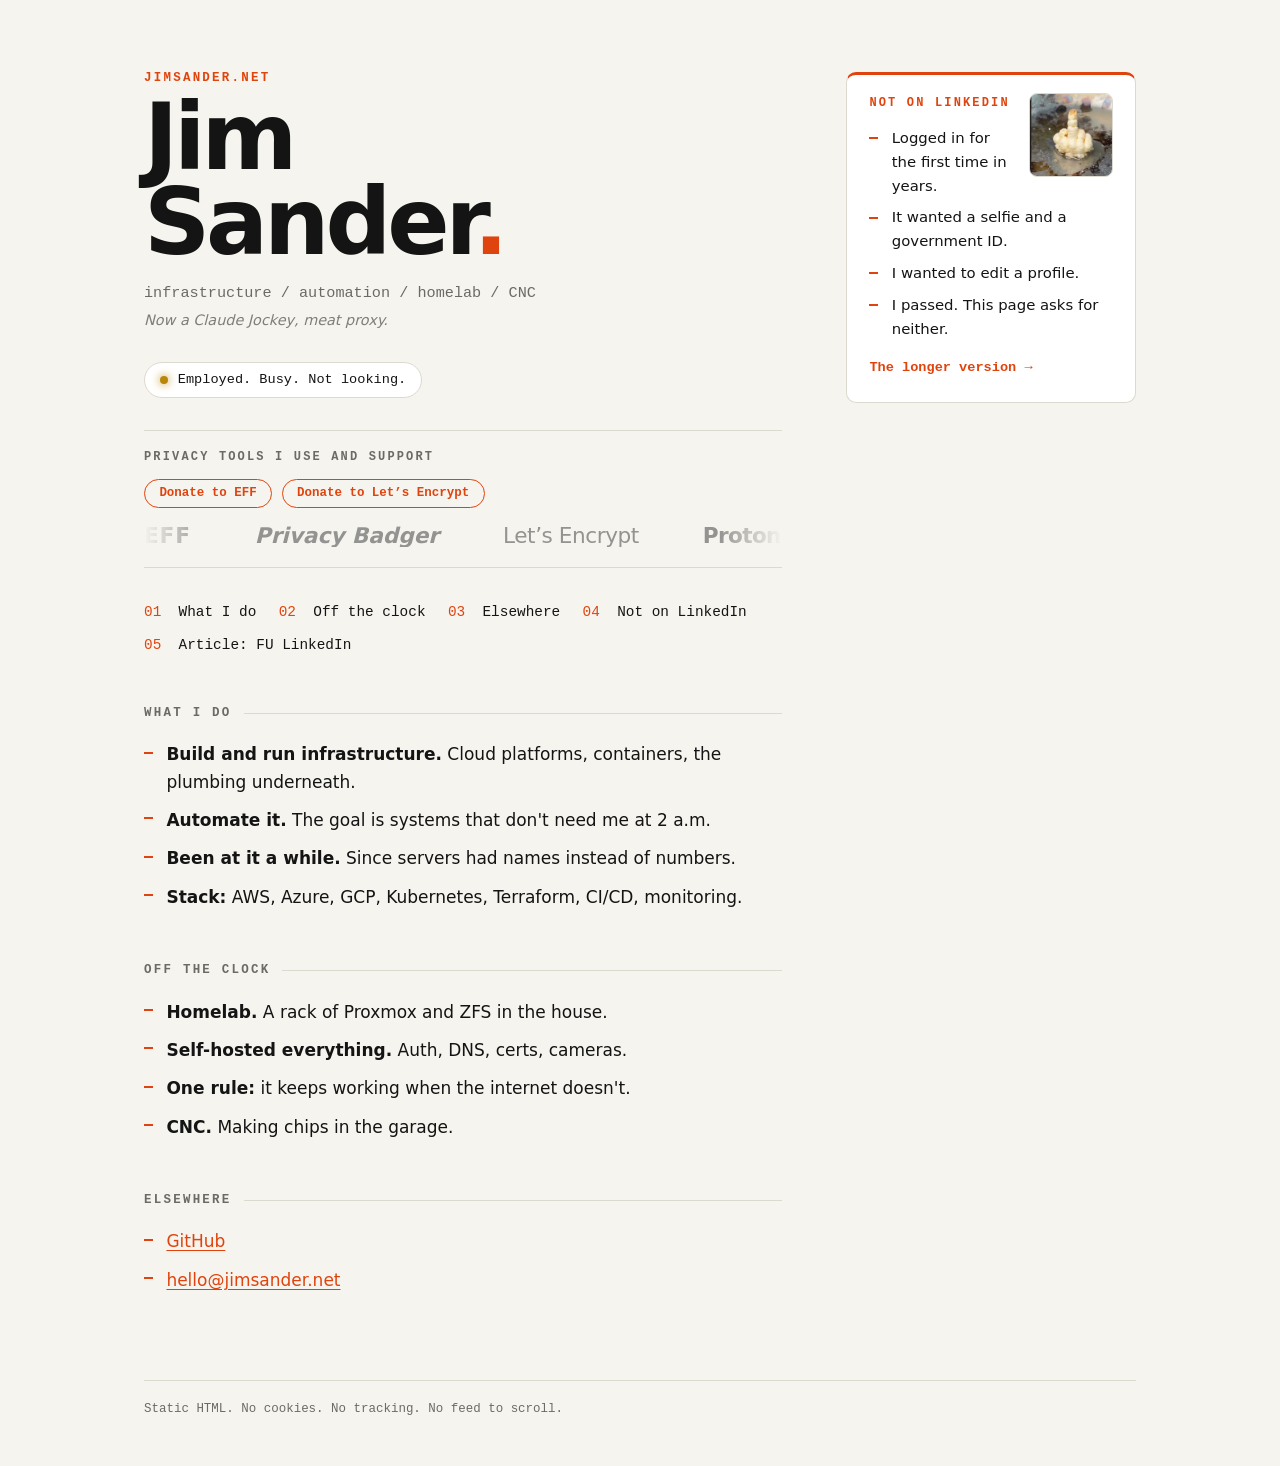
==== commit 4e9d3d8a: "One-shot popcorn with sound, scroller under hero, quip, smaller thumbnail" ====
--- a/index.html
+++ b/index.html
@@ -13,8 +13,40 @@
       <p class="kicker">jimsander.net</p>
       <h1>Jim<br>Sander<span class="dot">.</span></h1>
       <p class="tag">infrastructure / automation / homelab / CNC</p>
-      <p class="quip">Now, a Claude Jockey.</p>
+      <p class="quip">Now a Claude Jockey, meat proxy.</p>
       <p class="status">Employed. Busy. Not looking.</p>
+
+      <section class="orgs" aria-label="Privacy tools and organizations">
+        <div class="orgs-head">
+          <h3>Privacy tools I use and support</h3>
+          <div class="donate">
+            <a href="https://supporters.eff.org/donate">Donate to EFF</a>
+            <a href="https://letsencrypt.org/donate/">Donate to Let&rsquo;s Encrypt</a>
+          </div>
+        </div>
+        <div class="marquee">
+          <div class="track">
+            <div class="set">
+            <a class="logo l-eff" href="https://www.eff.org">EFF</a>
+            <a class="logo l-badger" href="https://privacybadger.org">Privacy Badger</a>
+            <a class="logo l-le" href="https://letsencrypt.org">Let&rsquo;s Encrypt</a>
+            <a class="logo l-proton" href="https://proton.me">Proton</a>
+            <a class="logo l-signal" href="https://signal.org">Signal</a>
+            <a class="logo l-crypt" href="https://cryptomator.org">Cryptomator</a>
+            <a class="logo l-ddg" href="https://duckduckgo.com">DuckDuckGo</a>
+            </div>
+            <div class="set" aria-hidden="true">
+            <a class="logo l-eff" href="https://www.eff.org" tabindex="-1">EFF</a>
+            <a class="logo l-badger" href="https://privacybadger.org" tabindex="-1">Privacy Badger</a>
+            <a class="logo l-le" href="https://letsencrypt.org" tabindex="-1">Let&rsquo;s Encrypt</a>
+            <a class="logo l-proton" href="https://proton.me" tabindex="-1">Proton</a>
+            <a class="logo l-signal" href="https://signal.org" tabindex="-1">Signal</a>
+            <a class="logo l-crypt" href="https://cryptomator.org" tabindex="-1">Cryptomator</a>
+            <a class="logo l-ddg" href="https://duckduckgo.com" tabindex="-1">DuckDuckGo</a>
+            </div>
+          </div>
+        </div>
+      </section>
 
       <nav class="toc inline" aria-label="Contents">
         <ol>
@@ -26,7 +58,6 @@
         </ol>
       </nav>
 
-      <!-- TODO(jim): replace with your own words -->
       <h2 id="what-i-do">What I do</h2>
       <ul class="pts">
         <li><strong>Build and run infrastructure.</strong> Cloud platforms, containers, the plumbing underneath.</li>
@@ -46,7 +77,6 @@
       <h2 id="elsewhere">Elsewhere</h2>
       <ul class="pts">
         <li><a href="https://github.com/jimsander">GitHub</a></li>
-        <!-- TODO(jim): contact address -->
         <li><a href="mailto:hello@jimsander.net">hello@jimsander.net</a></li>
       </ul>
     </main>
@@ -63,38 +93,6 @@
       <a class="more" href="why-not-linkedin.html">The longer version &rarr;</a>
     </aside>
 
-    <section class="orgs" aria-label="Privacy tools and organizations">
-      <div class="orgs-head">
-        <h3>Privacy tools I use and support</h3>
-        <div class="donate">
-          <a href="https://supporters.eff.org/donate">Donate to EFF</a>
-          <a href="https://letsencrypt.org/donate/">Donate to Let&rsquo;s Encrypt</a>
-        </div>
-      </div>
-      <div class="marquee">
-        <div class="track">
-          <div class="set">
-          <a class="logo l-eff" href="https://www.eff.org">EFF</a>
-          <a class="logo l-badger" href="https://privacybadger.org">Privacy Badger</a>
-          <a class="logo l-le" href="https://letsencrypt.org">Let&rsquo;s Encrypt</a>
-          <a class="logo l-proton" href="https://proton.me">Proton</a>
-          <a class="logo l-signal" href="https://signal.org">Signal</a>
-          <a class="logo l-crypt" href="https://cryptomator.org">Cryptomator</a>
-          <a class="logo l-ddg" href="https://duckduckgo.com">DuckDuckGo</a>
-          </div>
-          <div class="set" aria-hidden="true">
-          <a class="logo l-eff" href="https://www.eff.org" tabindex="-1">EFF</a>
-          <a class="logo l-badger" href="https://privacybadger.org" tabindex="-1">Privacy Badger</a>
-          <a class="logo l-le" href="https://letsencrypt.org" tabindex="-1">Let&rsquo;s Encrypt</a>
-          <a class="logo l-proton" href="https://proton.me" tabindex="-1">Proton</a>
-          <a class="logo l-signal" href="https://signal.org" tabindex="-1">Signal</a>
-          <a class="logo l-crypt" href="https://cryptomator.org" tabindex="-1">Cryptomator</a>
-          <a class="logo l-ddg" href="https://duckduckgo.com" tabindex="-1">DuckDuckGo</a>
-          </div>
-        </div>
-      </div>
-    </section>
-
     <footer>Static HTML. No cookies. No tracking. No feed to scroll.</footer>
   </div>
 </body>
--- a/style.css
+++ b/style.css
@@ -352,3 +352,41 @@
   border-radius: 8px;
   border: 1px solid var(--rule);
 }
+
+/* smaller sidebar thumbnail */
+aside .thumb {
+  float: right;
+  width: 84px;
+  aspect-ratio: 1;
+  margin: -0.25rem 0 0.5rem 0.75rem;
+  object-position: 50% 50%;
+}
+aside h3 { min-height: 1rem; }
+
+/* article video with sound toggle */
+.hero-media { position: relative; flex: none; }
+.hero-vid { cursor: pointer; display: block; }
+.sound {
+  position: absolute;
+  left: 50%;
+  bottom: -0.9rem;
+  transform: translateX(-50%);
+  padding: 0.35rem 0.75rem;
+  border: 1px solid var(--accent);
+  border-radius: 999px;
+  background: var(--bg);
+  color: var(--accent);
+  font: 600 0.72rem/1 var(--mono);
+  cursor: pointer;
+  white-space: nowrap;
+}
+.sound:hover { background: var(--accent); color: var(--bg); }
+
+/* scroller under the hero */
+main .orgs {
+  margin-top: 2rem;
+  padding: 1.25rem 0;
+  border-bottom: 1px solid var(--rule);
+}
+main .orgs .orgs-head { margin-bottom: 1.1rem; }
+main .orgs .logo { font-size: 1.35rem; }
